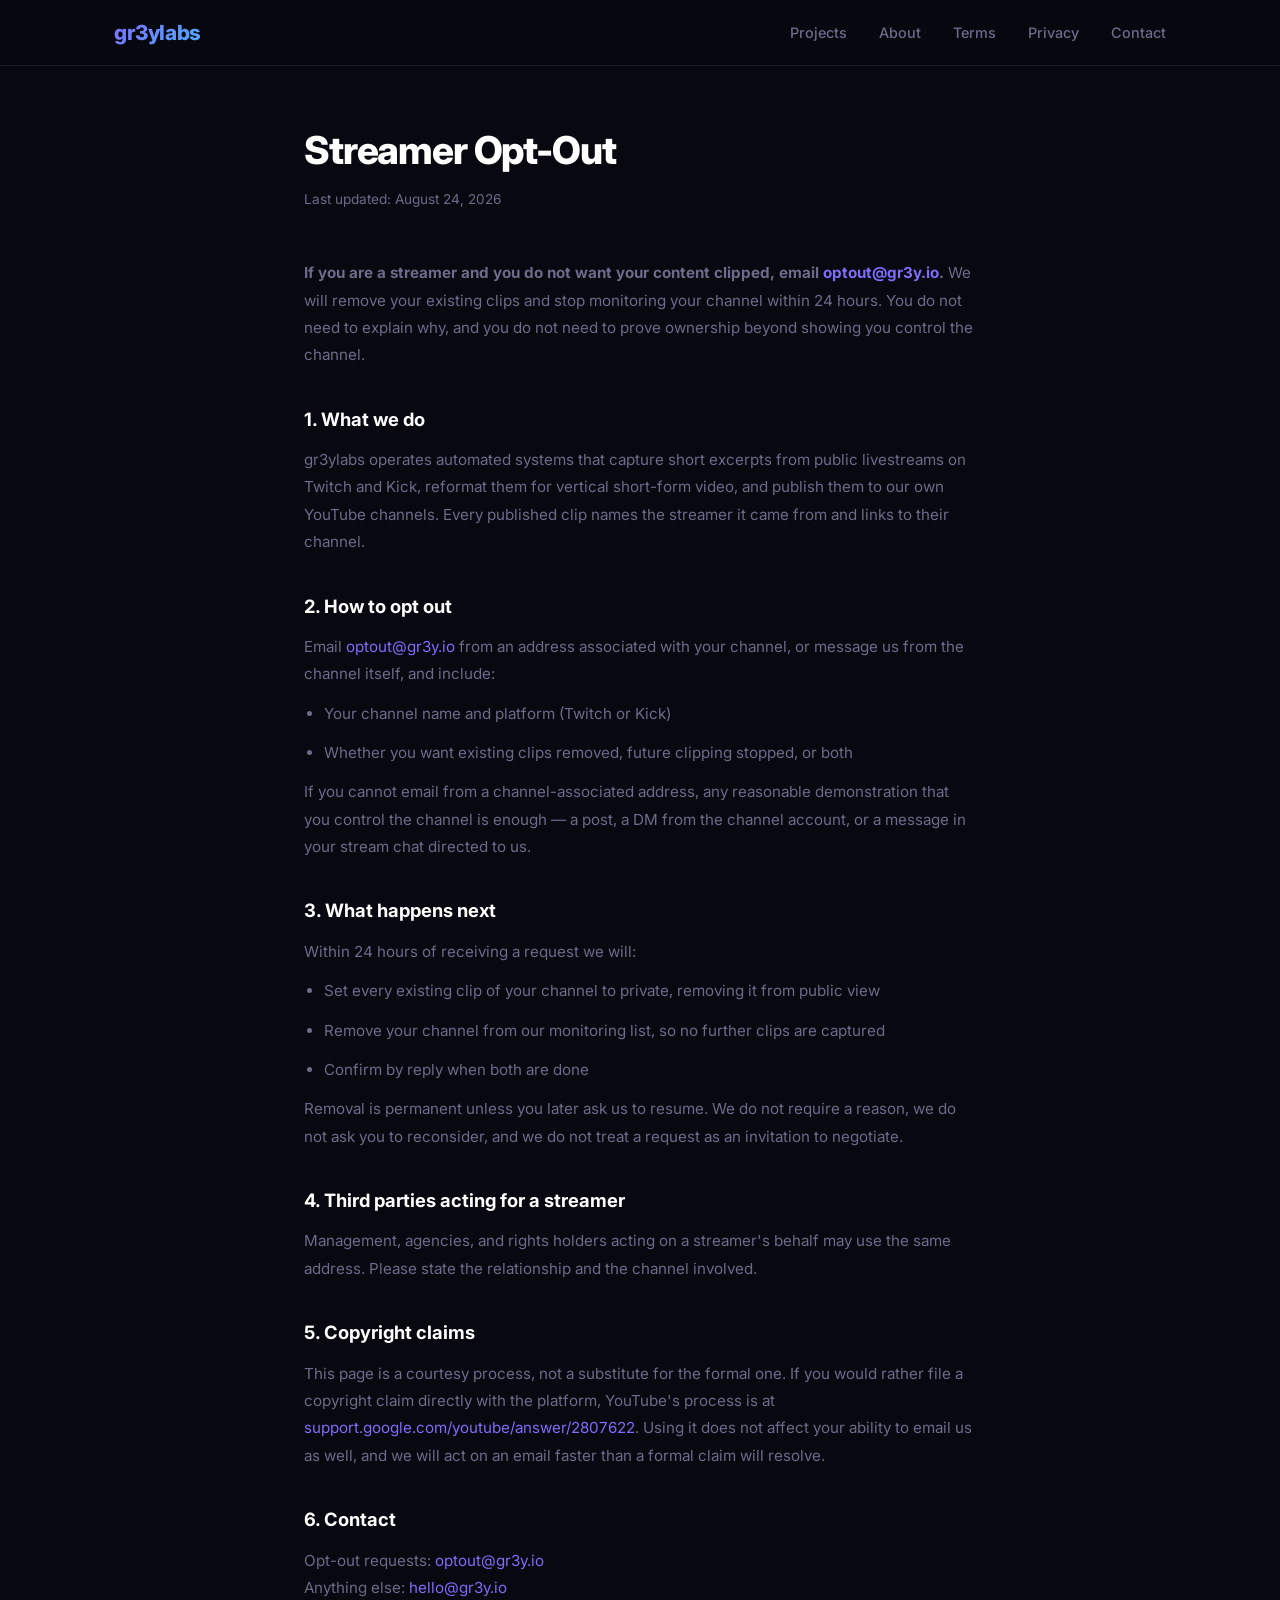
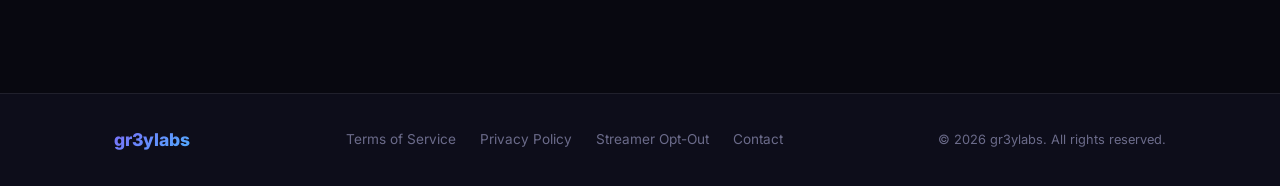
==== optout.html @ fcdca63f "add a streamer opt-out policy, linked from every page The clip pipeline credits streamers by name an" ====
<!DOCTYPE html>
<html lang="en">
<head>
  <meta charset="UTF-8">
  <meta name="viewport" content="width=device-width, initial-scale=1.0">
  <title>Streamer Opt-Out — gr3ylabs</title>
  <meta name="description" content="Streamers: request removal of your clips from gr3ylabs channels. We remove within 24 hours and stop monitoring the channel.">
  <link rel="stylesheet" href="styles.css">
  <link href="https://fonts.googleapis.com/css2?family=Inter:wght@300;400;500;600;700;800;900&display=swap" rel="stylesheet">
</head>
<body>
  <nav class="nav">
    <div class="nav-inner">
      <a href="/" class="logo">gr3ylabs</a>
      <div class="nav-links">
        <a href="/#projects">Projects</a>
        <a href="/#about">About</a>
        <a href="terms.html">Terms</a>
        <a href="privacy.html">Privacy</a>
        <a href="/#contact">Contact</a>
      </div>
    </div>
  </nav>

  <div class="legal-page">
    <h1>Streamer Opt-Out</h1>
    <span class="legal-date">Last updated: August 24, 2026</span>

    <p><strong>If you are a streamer and you do not want your content clipped, email <a href="mailto:optout@gr3y.io">optout@gr3y.io</a>.</strong> We will remove your existing clips and stop monitoring your channel within 24 hours. You do not need to explain why, and you do not need to prove ownership beyond showing you control the channel.</p>

    <h2>1. What we do</h2>
    <p>gr3ylabs operates automated systems that capture short excerpts from public livestreams on Twitch and Kick, reformat them for vertical short-form video, and publish them to our own YouTube channels. Every published clip names the streamer it came from and links to their channel.</p>

    <h2>2. How to opt out</h2>
    <p>Email <a href="mailto:optout@gr3y.io">optout@gr3y.io</a> from an address associated with your channel, or message us from the channel itself, and include:</p>
    <ul>
      <li>Your channel name and platform (Twitch or Kick)</li>
      <li>Whether you want existing clips removed, future clipping stopped, or both</li>
    </ul>
    <p>If you cannot email from a channel-associated address, any reasonable demonstration that you control the channel is enough — a post, a DM from the channel account, or a message in your stream chat directed to us.</p>

    <h2>3. What happens next</h2>
    <p>Within 24 hours of receiving a request we will:</p>
    <ul>
      <li>Set every existing clip of your channel to private, removing it from public view</li>
      <li>Remove your channel from our monitoring list, so no further clips are captured</li>
      <li>Confirm by reply when both are done</li>
    </ul>
    <p>Removal is permanent unless you later ask us to resume. We do not require a reason, we do not ask you to reconsider, and we do not treat a request as an invitation to negotiate.</p>

    <h2>4. Third parties acting for a streamer</h2>
    <p>Management, agencies, and rights holders acting on a streamer's behalf may use the same address. Please state the relationship and the channel involved.</p>

    <h2>5. Copyright claims</h2>
    <p>This page is a courtesy process, not a substitute for the formal one. If you would rather file a copyright claim directly with the platform, YouTube's process is at <a href="https://support.google.com/youtube/answer/2807622" rel="noopener" target="_blank">support.google.com/youtube/answer/2807622</a>. Using it does not affect your ability to email us as well, and we will act on an email faster than a formal claim will resolve.</p>

    <h2>6. Contact</h2>
    <p>Opt-out requests: <a href="mailto:optout@gr3y.io">optout@gr3y.io</a><br>
    Anything else: <a href="mailto:hello@gr3y.io">hello@gr3y.io</a></p>
  </div>

  <footer class="footer">
    <div class="container footer-inner">
      <div class="footer-logo">gr3ylabs</div>
      <div class="footer-links">
        <a href="terms.html">Terms of Service</a>
        <a href="privacy.html">Privacy Policy</a>
        <a href="optout.html">Streamer Opt-Out</a>
        <a href="mailto:hello@gr3y.io">Contact</a>
      </div>
      <div class="footer-copy">© 2026 gr3ylabs. All rights reserved.</div>
    </div>
  </footer>
</body>
</html>
---- styles.css ----
/* ===== BASE ===== */
*, *::before, *::after { box-sizing: border-box; margin: 0; padding: 0; }

:root {
  --bg: #080810;
  --bg2: #0d0d1a;
  --bg3: #12121f;
  --border: rgba(255,255,255,0.08);
  --text: #e8e8f0;
  --muted: #6b6b8a;
  --accent: #7c6dfa;
  --accent2: #4facfe;
  --green: #00d4a0;
  --yellow: #ffd166;
  --red: #ff6b6b;
  --font: 'Inter', -apple-system, sans-serif;
}

html { scroll-behavior: smooth; }
body {
  background: var(--bg);
  color: var(--text);
  font-family: var(--font);
  font-size: 16px;
  line-height: 1.6;
  overflow-x: hidden;
}

a { text-decoration: none; color: inherit; }
.container { max-width: 1100px; margin: 0 auto; padding: 0 24px; }

/* ===== BUTTONS ===== */
.btn-primary {
  display: inline-flex;
  align-items: center;
  gap: 8px;
  background: linear-gradient(135deg, var(--accent), var(--accent2));
  color: #fff;
  padding: 12px 28px;
  border-radius: 8px;
  font-weight: 600;
  font-size: 0.95rem;
  letter-spacing: 0.01em;
  transition: opacity 0.2s, transform 0.2s;
}
.btn-primary:hover { opacity: 0.85; transform: translateY(-1px); }
.btn-primary.btn-large { padding: 16px 40px; font-size: 1.05rem; }

.btn-ghost {
  display: inline-flex;
  align-items: center;
  color: var(--muted);
  font-weight: 500;
  font-size: 0.95rem;
  transition: color 0.2s;
}
.btn-ghost:hover { color: var(--text); }

/* ===== NAV ===== */
.nav {
  position: fixed;
  top: 0; left: 0; right: 0;
  z-index: 100;
  padding: 16px 0;
  background: rgba(8,8,16,0.8);
  backdrop-filter: blur(20px);
  border-bottom: 1px solid var(--border);
}
.nav-inner {
  max-width: 1100px;
  margin: 0 auto;
  padding: 0 24px;
  display: flex;
  align-items: center;
  justify-content: space-between;
}
.logo {
  font-size: 1.3rem;
  font-weight: 800;
  background: linear-gradient(135deg, var(--accent), var(--accent2));
  -webkit-background-clip: text;
  -webkit-text-fill-color: transparent;
  background-clip: text;
  letter-spacing: -0.02em;
}
.nav-links { display: flex; gap: 32px; align-items: center; }
.nav-links a {
  color: var(--muted);
  font-size: 0.9rem;
  font-weight: 500;
  transition: color 0.2s;
}
.nav-links a:hover { color: var(--text); }

/* ===== HERO ===== */
.hero {
  min-height: 100vh;
  display: flex;
  align-items: center;
  justify-content: center;
  position: relative;
  padding: 120px 24px 80px;
  text-align: center;
  overflow: hidden;
}
.hero-bg {
  position: absolute;
  inset: 0;
  overflow: hidden;
}
.grid-overlay {
  position: absolute;
  inset: 0;
  background-image:
    linear-gradient(rgba(124,109,250,0.06) 1px, transparent 1px),
    linear-gradient(90deg, rgba(124,109,250,0.06) 1px, transparent 1px);
  background-size: 60px 60px;
  mask-image: radial-gradient(ellipse 80% 80% at 50% 50%, black 0%, transparent 100%);
}
.glow {
  position: absolute;
  border-radius: 50%;
  filter: blur(80px);
  opacity: 0.15;
}
.glow-1 {
  width: 600px; height: 600px;
  background: var(--accent);
  top: -200px; left: -200px;
}
.glow-2 {
  width: 500px; height: 500px;
  background: var(--accent2);
  bottom: -200px; right: -100px;
}
.hero-content { position: relative; z-index: 1; max-width: 760px; margin: 0 auto; }
.badge {
  display: inline-flex;
  align-items: center;
  gap: 6px;
  background: rgba(124,109,250,0.15);
  border: 1px solid rgba(124,109,250,0.3);
  color: #b8b0ff;
  padding: 6px 14px;
  border-radius: 100px;
  font-size: 0.8rem;
  font-weight: 600;
  letter-spacing: 0.08em;
  text-transform: uppercase;
  margin-bottom: 28px;
}
.hero h1 {
  font-size: clamp(2.8rem, 6vw, 5rem);
  font-weight: 900;
  line-height: 1.05;
  letter-spacing: -0.04em;
  color: #fff;
  margin-bottom: 24px;
}
.gradient-text {
  background: linear-gradient(135deg, var(--accent) 0%, var(--accent2) 100%);
  -webkit-background-clip: text;
  -webkit-text-fill-color: transparent;
  background-clip: text;
}
.hero-sub {
  font-size: 1.15rem;
  color: var(--muted);
  max-width: 560px;
  margin: 0 auto 40px;
  line-height: 1.7;
}
.hero-cta { display: flex; gap: 20px; align-items: center; justify-content: center; flex-wrap: wrap; }

.scroll-indicator {
  position: absolute;
  bottom: 40px;
  left: 50%;
  transform: translateX(-50%);
}
.scroll-indicator span {
  display: block;
  width: 2px;
  height: 40px;
  background: linear-gradient(to bottom, var(--accent), transparent);
  margin: 0 auto;
  animation: scrollPulse 2s ease-in-out infinite;
}
@keyframes scrollPulse {
  0%, 100% { opacity: 1; transform: scaleY(1); }
  50% { opacity: 0.4; transform: scaleY(0.7); }
}

/* ===== STATS ===== */
.stats {
  border-top: 1px solid var(--border);
  border-bottom: 1px solid var(--border);
  padding: 48px 24px;
  background: var(--bg2);
}
.stats .container {
  display: grid;
  grid-template-columns: repeat(4, 1fr);
  gap: 24px;
}
.stat { text-align: center; }
.stat-num {
  font-size: 2.4rem;
  font-weight: 800;
  background: linear-gradient(135deg, var(--accent), var(--accent2));
  -webkit-background-clip: text;
  -webkit-text-fill-color: transparent;
  background-clip: text;
  letter-spacing: -0.03em;
  line-height: 1;
  margin-bottom: 8px;
}
.stat-label {
  font-size: 0.8rem;
  color: var(--muted);
  font-weight: 500;
  letter-spacing: 0.05em;
  text-transform: uppercase;
}

/* ===== SECTION LABEL ===== */
.section-label {
  font-size: 0.72rem;
  font-weight: 700;
  letter-spacing: 0.15em;
  color: var(--accent);
  text-transform: uppercase;
  margin-bottom: 12px;
}

/* ===== PROJECTS ===== */
.projects { padding: 100px 24px; }
.projects h2, .about h2, .contact h2 {
  font-size: clamp(2rem, 3.5vw, 3rem);
  font-weight: 800;
  letter-spacing: -0.03em;
  color: #fff;
  margin-bottom: 48px;
  line-height: 1.1;
}
.project-grid {
  display: grid;
  grid-template-columns: repeat(2, 1fr);
  gap: 20px;
}
.project-card {
  background: var(--bg2);
  border: 1px solid var(--border);
  border-radius: 16px;
  padding: 32px;
  position: relative;
  transition: border-color 0.3s, transform 0.3s;
}
.project-card:hover {
  border-color: rgba(124,109,250,0.3);
  transform: translateY(-3px);
}
.project-card.featured {
  background: linear-gradient(135deg, rgba(124,109,250,0.06) 0%, rgba(79,172,254,0.04) 100%);
  border-color: rgba(124,109,250,0.2);
}
.card-tag {
  display: inline-flex;
  font-size: 0.65rem;
  font-weight: 700;
  letter-spacing: 0.12em;
  padding: 4px 10px;
  border-radius: 100px;
  margin-bottom: 20px;
}
.project-card.featured .card-tag {
  background: rgba(0,212,160,0.15);
  color: var(--green);
  border: 1px solid rgba(0,212,160,0.25);
}
.project-card:not(.featured) .card-tag {
  background: rgba(107,107,138,0.15);
  color: var(--muted);
  border: 1px solid rgba(107,107,138,0.2);
}
.card-icon {
  font-size: 2.2rem;
  margin-bottom: 16px;
  display: block;
}
.project-card h3 {
  font-size: 1.4rem;
  font-weight: 700;
  color: #fff;
  margin-bottom: 12px;
  letter-spacing: -0.02em;
}
.project-card p {
  font-size: 0.9rem;
  color: var(--muted);
  line-height: 1.7;
  margin-bottom: 20px;
}
.card-tags { display: flex; gap: 8px; flex-wrap: wrap; }
.card-tags span {
  font-size: 0.72rem;
  font-weight: 600;
  color: var(--accent);
  background: rgba(124,109,250,0.12);
  border: 1px solid rgba(124,109,250,0.2);
  padding: 3px 10px;
  border-radius: 100px;
}

/* ===== ABOUT ===== */
.about {
  padding: 100px 24px;
  background: var(--bg2);
  border-top: 1px solid var(--border);
  border-bottom: 1px solid var(--border);
}
.about-grid {
  display: grid;
  grid-template-columns: 1fr 1fr;
  gap: 80px;
  align-items: center;
}
.about-text p {
  color: var(--muted);
  margin-bottom: 16px;
  font-size: 1rem;
  line-height: 1.8;
}
.about-text .btn-primary { margin-top: 12px; }

/* ===== TERMINAL ===== */
.terminal {
  background: #0a0a14;
  border: 1px solid rgba(124,109,250,0.2);
  border-radius: 12px;
  overflow: hidden;
  font-family: 'SF Mono', 'Fira Code', monospace;
  font-size: 0.82rem;
}
.terminal-bar {
  background: #111120;
  padding: 12px 16px;
  display: flex;
  align-items: center;
  gap: 8px;
  border-bottom: 1px solid rgba(255,255,255,0.05);
}
.dot {
  width: 12px; height: 12px;
  border-radius: 50%;
}
.dot.red { background: #ff5f57; }
.dot.yellow { background: #ffbd2e; }
.dot.green { background: #28c840; }
.terminal-title {
  margin-left: 8px;
  color: var(--muted);
  font-size: 0.75rem;
}
.terminal-body { padding: 20px; line-height: 1.9; }
.t-line { display: block; }
.t-dim { color: var(--muted); }
.t-cmd { color: #c8c8e8; }
.t-green { color: var(--green); }
.t-yellow { color: var(--yellow); }
.blink { animation: blink 1.2s step-end infinite; }
@keyframes blink { 50% { opacity: 0; } }

/* ===== CONTACT ===== */
.contact {
  padding: 120px 24px;
  text-align: center;
}
.contact p {
  color: var(--muted);
  font-size: 1.1rem;
  margin-bottom: 36px;
}

/* ===== FOOTER ===== */
.footer {
  border-top: 1px solid var(--border);
  padding: 32px 24px;
  background: var(--bg2);
}
.footer-inner {
  display: flex;
  align-items: center;
  justify-content: space-between;
  flex-wrap: wrap;
  gap: 16px;
}
.footer-logo {
  font-weight: 800;
  font-size: 1.1rem;
  background: linear-gradient(135deg, var(--accent), var(--accent2));
  -webkit-background-clip: text;
  -webkit-text-fill-color: transparent;
  background-clip: text;
}
.footer-links { display: flex; gap: 24px; }
.footer-links a {
  color: var(--muted);
  font-size: 0.85rem;
  transition: color 0.2s;
}
.footer-links a:hover { color: var(--text); }
.footer-copy { color: var(--muted); font-size: 0.8rem; }

/* ===== LEGAL PAGES ===== */
.legal-page { padding: 120px 24px 80px; max-width: 720px; margin: 0 auto; }
.legal-page h1 {
  font-size: 2.4rem;
  font-weight: 800;
  letter-spacing: -0.03em;
  color: #fff;
  margin-bottom: 8px;
}
.legal-page .legal-date {
  color: var(--muted);
  font-size: 0.85rem;
  margin-bottom: 48px;
  display: block;
}
.legal-page h2 {
  font-size: 1.15rem;
  font-weight: 700;
  color: #fff;
  margin: 36px 0 12px;
}
/* Subheadings inside a numbered section — smaller and tighter to the section
   above them, so they read as part of it rather than as a new section. */
.legal-page h3 {
  font-size: 1rem;
  font-weight: 600;
  color: #fff;
  margin: 24px 0 8px;
}
.legal-page p, .legal-page li {
  color: var(--muted);
  font-size: 0.95rem;
  line-height: 1.8;
  margin-bottom: 12px;
}
.legal-page ul { padding-left: 20px; }
.legal-page a { color: var(--accent); }

/* ===== RESPONSIVE ===== */
@media (max-width: 768px) {
  .nav-links { display: none; }
  .stats .container { grid-template-columns: repeat(2, 1fr); }
  .project-grid { grid-template-columns: 1fr; }
  .about-grid { grid-template-columns: 1fr; gap: 48px; }
  .footer-inner { flex-direction: column; text-align: center; }
  .footer-links { justify-content: center; }
}
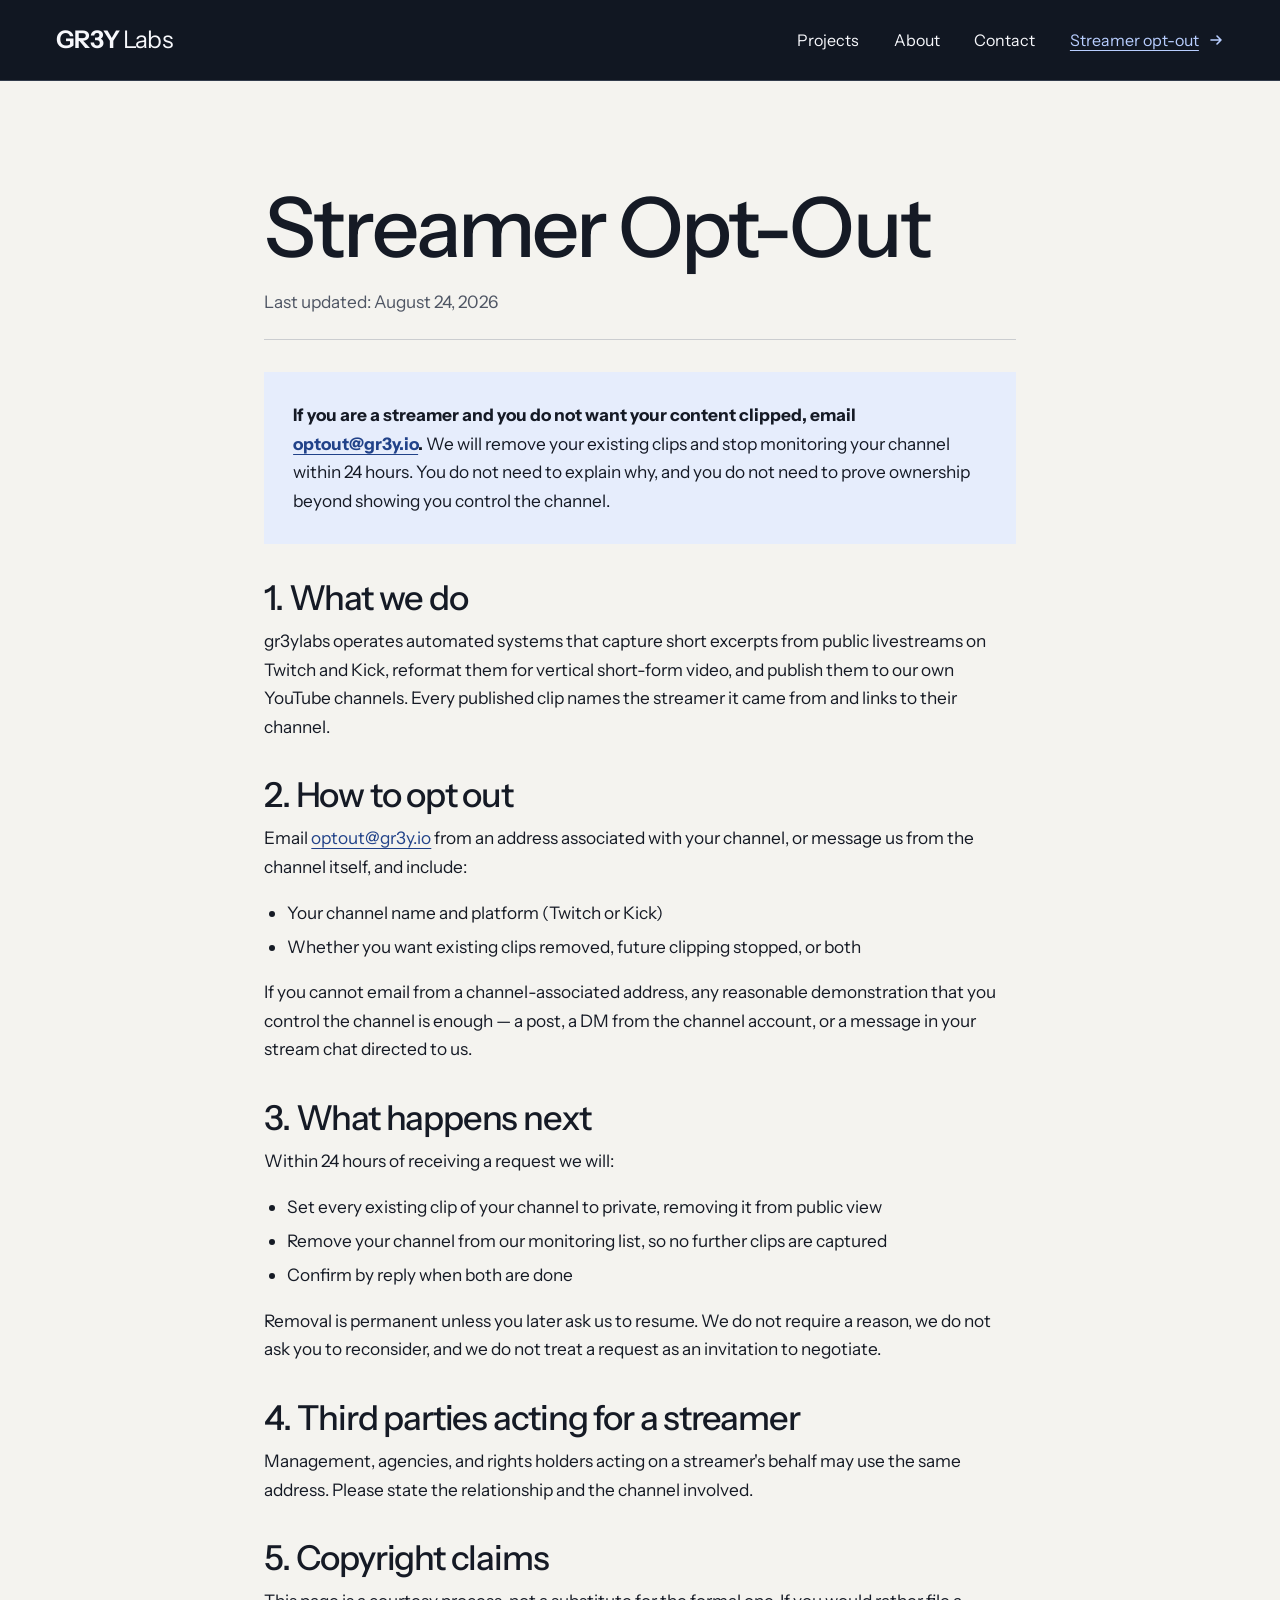
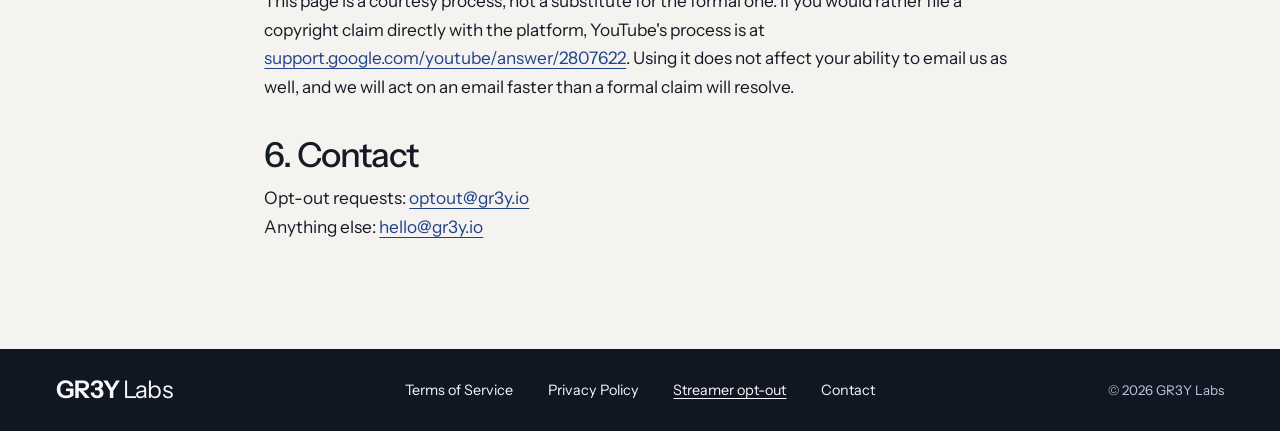
==== commit 42156a88: "Publish labs-gr3y from central websites e8df9ccf8465" ====
--- a/optout.html
+++ b/optout.html
@@ -1,28 +1,27 @@
-<!DOCTYPE html>
+<!doctype html>
 <html lang="en">
 <head>
-  <meta charset="UTF-8">
-  <meta name="viewport" content="width=device-width, initial-scale=1.0">
-  <title>Streamer Opt-Out — gr3ylabs</title>
+  <meta charset="utf-8">
+  <meta name="viewport" content="width=device-width, initial-scale=1">
+  <title>Streamer Opt-Out | GR3Y Labs</title>
   <meta name="description" content="Streamers: request removal of your clips from gr3ylabs channels. We remove within 24 hours and stop monitoring the channel.">
+  <link rel="icon" href="assets/favicon.png">
   <link rel="stylesheet" href="styles.css">
-  <link href="https://fonts.googleapis.com/css2?family=Inter:wght@300;400;500;600;700;800;900&display=swap" rel="stylesheet">
 </head>
 <body>
-  <nav class="nav">
-    <div class="nav-inner">
-      <a href="/" class="logo">gr3ylabs</a>
-      <div class="nav-links">
-        <a href="/#projects">Projects</a>
-        <a href="/#about">About</a>
-        <a href="terms.html">Terms</a>
-        <a href="privacy.html">Privacy</a>
-        <a href="/#contact">Contact</a>
-      </div>
+  <a class="skip" href="#main">Skip to content</a>
+  <header class="site-header">
+    <div class="wrap header-inner">
+      <a class="wordmark" href="./" aria-label="GR3Y Labs home"><strong>GR3Y</strong> Labs</a>
+      <nav class="main-nav" aria-label="Primary">
+        <a href="./#projects">Projects</a>
+        <a href="./#about">About</a>
+        <a href="./#contact">Contact</a>
+        <a class="optout-link" href="optout.html" aria-current="page">Streamer opt-out <svg class="arrow" viewBox="0 0 16 16" aria-hidden="true"><path d="M3 8h10m-4-4 4 4-4 4"/></svg></a>
+      </nav>
     </div>
-  </nav>
-
-  <div class="legal-page">
+  </header>
+  <main id="main" class="legal-page optout" tabindex="-1">
     <h1>Streamer Opt-Out</h1>
     <span class="legal-date">Last updated: August 24, 2026</span>
 
@@ -57,18 +56,17 @@
     <h2>6. Contact</h2>
     <p>Opt-out requests: <a href="mailto:optout@gr3y.io">optout@gr3y.io</a><br>
     Anything else: <a href="mailto:hello@gr3y.io">hello@gr3y.io</a></p>
-  </div>
-
-  <footer class="footer">
-    <div class="container footer-inner">
-      <div class="footer-logo">gr3ylabs</div>
-      <div class="footer-links">
+  </main>
+  <footer class="site-footer">
+    <div class="wrap footer-inner">
+      <a class="wordmark" href="./" aria-label="GR3Y Labs home"><strong>GR3Y</strong> Labs</a>
+      <nav aria-label="Footer">
         <a href="terms.html">Terms of Service</a>
         <a href="privacy.html">Privacy Policy</a>
-        <a href="optout.html">Streamer Opt-Out</a>
+        <a href="optout.html" aria-current="page">Streamer opt-out</a>
         <a href="mailto:hello@gr3y.io">Contact</a>
-      </div>
-      <div class="footer-copy">© 2026 gr3ylabs. All rights reserved.</div>
+      </nav>
+      <small>© 2026 GR3Y Labs</small>
     </div>
   </footer>
 </body>
--- a/styles.css
+++ b/styles.css
@@ -1,461 +1,229 @@
-/* ===== BASE ===== */
-*, *::before, *::after { box-sizing: border-box; margin: 0; padding: 0; }
+@font-face {
+  font-family: "Instrument Sans";
+  src: url("assets/instrument-sans.ttf") format("truetype");
+  font-weight: 400 700;
+  font-display: swap;
+}
 
 :root {
-  --bg: #080810;
-  --bg2: #0d0d1a;
-  --bg3: #12121f;
-  --border: rgba(255,255,255,0.08);
-  --text: #e8e8f0;
-  --muted: #6b6b8a;
-  --accent: #7c6dfa;
-  --accent2: #4facfe;
-  --green: #00d4a0;
-  --yellow: #ffd166;
-  --red: #ff6b6b;
-  --font: 'Inter', -apple-system, sans-serif;
-}
-
-html { scroll-behavior: smooth; }
+  color-scheme: light;
+  --paper: #f4f3ef;
+  --ink: #151a25;
+  --muted: #4f5664;
+  --rule: #cbcdd0;
+  --night: #111722;
+  --night-text: #f7f8fc;
+  --night-muted: #bdc8da;
+  --blue: #b8ceff;
+  --blue-ink: #214289;
+  --pad: clamp(1rem, 4.4vw, 4.25rem);
+  --space: clamp(4rem, 8.4vw, 7.5rem);
+}
+
+*, *::before, *::after { box-sizing: border-box; }
 body {
-  background: var(--bg);
-  color: var(--text);
-  font-family: var(--font);
-  font-size: 16px;
-  line-height: 1.6;
-  overflow-x: hidden;
-}
-
-a { text-decoration: none; color: inherit; }
-.container { max-width: 1100px; margin: 0 auto; padding: 0 24px; }
-
-/* ===== BUTTONS ===== */
-.btn-primary {
+  margin: 0;
+  background: var(--paper);
+  color: var(--ink);
+  font: 400 1rem/1.55 "Instrument Sans", Arial, sans-serif;
+}
+::selection { background: var(--blue); color: var(--night); }
+a { color: inherit; text-underline-offset: .24em; }
+a:hover { text-decoration-thickness: 2px; }
+:focus-visible { outline: 2px solid currentColor; outline-offset: 4px; }
+main:focus-visible { outline-offset: -2px; }
+img { display: block; max-width: 100%; }
+h1, h2, h3, p, figure { margin: 0; }
+h1, h2, h3 { font-weight: 500; line-height: 1.07; letter-spacing: -.035em; }
+h2 { font-size: clamp(2.5rem, 5.1vw, 4.6rem); }
+p { overflow-wrap: break-word; }
+section[id] { scroll-margin-top: 1.25rem; }
+.wrap { width: min(100%, 90rem); margin-inline: auto; padding-inline: var(--pad); }
+.skip {
+  position: absolute;
+  z-index: 2;
+  inset: .5rem auto auto .5rem;
+  transform: translateY(-150%);
+  padding: .75rem 1rem;
+  background: var(--blue);
+  color: var(--night);
+}
+.skip:focus { transform: none; }
+
+.site-header, .hero, .site-footer { background: var(--night); color: var(--night-text); }
+.site-header { border-bottom: 1px solid #323b4b; }
+.header-inner, .footer-inner {
+  display: flex;
+  align-items: center;
+  justify-content: space-between;
+  gap: 1rem 2rem;
+  min-height: 5rem;
+}
+.wordmark { flex-shrink: 0; font-size: 1.52rem; letter-spacing: -.035em; text-decoration: none; }
+.wordmark strong { font-weight: 650; }
+.main-nav, .site-footer nav { display: flex; align-items: center; flex-wrap: wrap; gap: .15rem clamp(1rem, 2.7vw, 2.6rem); }
+.main-nav a, .site-footer nav a { display: inline-flex; align-items: center; min-height: 44px; text-decoration: none; }
+.main-nav a:hover, .site-footer nav a:hover,
+.main-nav a[aria-current="page"], .site-footer nav a[aria-current="page"] { text-decoration: underline; }
+.main-nav .optout-link { gap: .55rem; color: var(--blue); }
+.arrow { flex: none; width: 1em; height: 1em; fill: none; stroke: currentColor; stroke-width: 1.6; stroke-linecap: round; stroke-linejoin: round; }
+
+.hero-layout {
+  display: grid;
+  grid-template-columns: minmax(0, .94fr) minmax(0, 1.06fr);
+  align-items: center;
+  gap: clamp(1.5rem, 4.2vw, 4.5rem);
+  padding-block: clamp(2rem, 5vw, 4.5rem);
+}
+.hero-copy { padding-bottom: 1.3rem; }
+.hero h1 { font-size: clamp(3.5rem, 5.35vw, 5.35rem); line-height: 1.06; }
+.hero p {
+  max-width: 32rem;
+  margin-block: 1.5rem 2rem;
+  color: var(--night-muted);
+  font-size: clamp(1.15rem, 1.8vw, 1.4rem);
+}
+.button {
   display: inline-flex;
   align-items: center;
-  gap: 8px;
-  background: linear-gradient(135deg, var(--accent), var(--accent2));
-  color: #fff;
-  padding: 12px 28px;
-  border-radius: 8px;
+  justify-content: space-between;
+  gap: 1.35rem;
+  min-height: 3.2rem;
+  padding: .65rem 1.1rem;
+  border-radius: 3px;
   font-weight: 600;
-  font-size: 0.95rem;
-  letter-spacing: 0.01em;
-  transition: opacity 0.2s, transform 0.2s;
-}
-.btn-primary:hover { opacity: 0.85; transform: translateY(-1px); }
-.btn-primary.btn-large { padding: 16px 40px; font-size: 1.05rem; }
-
-.btn-ghost {
+  text-decoration: none;
+}
+.button-blue { background: var(--blue); color: var(--night); }
+.button-blue:hover { background: #d6e4ff; }
+.button:focus-visible { outline-color: var(--night-text); }
+.hero-scene { min-width: 0; }
+.hero-scene img {
+  width: 100%;
+  height: auto;
+  aspect-ratio: 1.31;
+  object-fit: cover;
+  object-position: center 53%;
+  background: #1c293a;
+}
+.hero-scene figcaption { margin-top: .6rem; color: var(--night-muted); font-size: .82rem; }
+
+.projects { padding-block: var(--space); }
+.section-heading { display: flex; justify-content: space-between; align-items: end; flex-wrap: wrap; gap: 1rem 2rem; margin-bottom: 2.4rem; }
+.section-heading p { max-width: 23rem; color: var(--muted); font-size: 1.12rem; }
+.featured {
+  display: grid;
+  grid-template-columns: minmax(0, .87fr) minmax(0, 1.13fr);
+  gap: clamp(1.5rem, 5vw, 5rem);
+  align-items: center;
+  padding: clamp(1.2rem, 4.2vw, 3.7rem);
+  background: #e6edfc;
+  border-radius: 3px;
+}
+.featured h3 { font-size: clamp(2.5rem, 5.4vw, 5rem); }
+.featured-copy p:not(.status) { max-width: 36rem; margin-top: 1rem; font-size: 1.08rem; }
+.status {
+  color: var(--blue-ink);
+  font-size: .82rem;
+  font-weight: 650;
+  line-height: 1.4;
+  letter-spacing: .055em;
+  text-transform: uppercase;
+}
+.status-live { display: flex; gap: .5rem; align-items: center; margin-bottom: .55rem; }
+.status-live::before { content: ""; width: .48rem; height: .48rem; border-radius: 50%; background: currentColor; }
+.text-link {
   display: inline-flex;
   align-items: center;
-  color: var(--muted);
-  font-weight: 500;
-  font-size: 0.95rem;
-  transition: color 0.2s;
-}
-.btn-ghost:hover { color: var(--text); }
-
-/* ===== NAV ===== */
-.nav {
-  position: fixed;
-  top: 0; left: 0; right: 0;
-  z-index: 100;
-  padding: 16px 0;
-  background: rgba(8,8,16,0.8);
-  backdrop-filter: blur(20px);
-  border-bottom: 1px solid var(--border);
-}
-.nav-inner {
-  max-width: 1100px;
-  margin: 0 auto;
-  padding: 0 24px;
-  display: flex;
-  align-items: center;
-  justify-content: space-between;
-}
-.logo {
-  font-size: 1.3rem;
-  font-weight: 800;
-  background: linear-gradient(135deg, var(--accent), var(--accent2));
-  -webkit-background-clip: text;
-  -webkit-text-fill-color: transparent;
-  background-clip: text;
-  letter-spacing: -0.02em;
-}
-.nav-links { display: flex; gap: 32px; align-items: center; }
-.nav-links a {
-  color: var(--muted);
-  font-size: 0.9rem;
-  font-weight: 500;
-  transition: color 0.2s;
-}
-.nav-links a:hover { color: var(--text); }
-
-/* ===== HERO ===== */
-.hero {
-  min-height: 100vh;
-  display: flex;
-  align-items: center;
-  justify-content: center;
-  position: relative;
-  padding: 120px 24px 80px;
-  text-align: center;
-  overflow: hidden;
-}
-.hero-bg {
-  position: absolute;
-  inset: 0;
-  overflow: hidden;
-}
-.grid-overlay {
-  position: absolute;
-  inset: 0;
-  background-image:
-    linear-gradient(rgba(124,109,250,0.06) 1px, transparent 1px),
-    linear-gradient(90deg, rgba(124,109,250,0.06) 1px, transparent 1px);
-  background-size: 60px 60px;
-  mask-image: radial-gradient(ellipse 80% 80% at 50% 50%, black 0%, transparent 100%);
-}
-.glow {
-  position: absolute;
-  border-radius: 50%;
-  filter: blur(80px);
-  opacity: 0.15;
-}
-.glow-1 {
-  width: 600px; height: 600px;
-  background: var(--accent);
-  top: -200px; left: -200px;
-}
-.glow-2 {
-  width: 500px; height: 500px;
-  background: var(--accent2);
-  bottom: -200px; right: -100px;
-}
-.hero-content { position: relative; z-index: 1; max-width: 760px; margin: 0 auto; }
-.badge {
-  display: inline-flex;
-  align-items: center;
-  gap: 6px;
-  background: rgba(124,109,250,0.15);
-  border: 1px solid rgba(124,109,250,0.3);
-  color: #b8b0ff;
-  padding: 6px 14px;
-  border-radius: 100px;
-  font-size: 0.8rem;
+  gap: .45rem;
+  min-height: 44px;
+  color: var(--blue-ink);
   font-weight: 600;
-  letter-spacing: 0.08em;
-  text-transform: uppercase;
-  margin-bottom: 28px;
-}
-.hero h1 {
-  font-size: clamp(2.8rem, 6vw, 5rem);
-  font-weight: 900;
-  line-height: 1.05;
-  letter-spacing: -0.04em;
-  color: #fff;
-  margin-bottom: 24px;
-}
-.gradient-text {
-  background: linear-gradient(135deg, var(--accent) 0%, var(--accent2) 100%);
-  -webkit-background-clip: text;
-  -webkit-text-fill-color: transparent;
-  background-clip: text;
-}
-.hero-sub {
-  font-size: 1.15rem;
-  color: var(--muted);
-  max-width: 560px;
-  margin: 0 auto 40px;
-  line-height: 1.7;
-}
-.hero-cta { display: flex; gap: 20px; align-items: center; justify-content: center; flex-wrap: wrap; }
-
-.scroll-indicator {
-  position: absolute;
-  bottom: 40px;
-  left: 50%;
-  transform: translateX(-50%);
-}
-.scroll-indicator span {
-  display: block;
-  width: 2px;
-  height: 40px;
-  background: linear-gradient(to bottom, var(--accent), transparent);
-  margin: 0 auto;
-  animation: scrollPulse 2s ease-in-out infinite;
-}
-@keyframes scrollPulse {
-  0%, 100% { opacity: 1; transform: scaleY(1); }
-  50% { opacity: 0.4; transform: scaleY(0.7); }
-}
-
-/* ===== STATS ===== */
-.stats {
-  border-top: 1px solid var(--border);
-  border-bottom: 1px solid var(--border);
-  padding: 48px 24px;
-  background: var(--bg2);
-}
-.stats .container {
-  display: grid;
-  grid-template-columns: repeat(4, 1fr);
-  gap: 24px;
-}
-.stat { text-align: center; }
-.stat-num {
-  font-size: 2.4rem;
-  font-weight: 800;
-  background: linear-gradient(135deg, var(--accent), var(--accent2));
-  -webkit-background-clip: text;
-  -webkit-text-fill-color: transparent;
-  background-clip: text;
-  letter-spacing: -0.03em;
-  line-height: 1;
-  margin-bottom: 8px;
-}
-.stat-label {
-  font-size: 0.8rem;
-  color: var(--muted);
-  font-weight: 500;
-  letter-spacing: 0.05em;
-  text-transform: uppercase;
-}
-
-/* ===== SECTION LABEL ===== */
-.section-label {
-  font-size: 0.72rem;
-  font-weight: 700;
-  letter-spacing: 0.15em;
-  color: var(--accent);
-  text-transform: uppercase;
-  margin-bottom: 12px;
-}
-
-/* ===== PROJECTS ===== */
-.projects { padding: 100px 24px; }
-.projects h2, .about h2, .contact h2 {
-  font-size: clamp(2rem, 3.5vw, 3rem);
-  font-weight: 800;
-  letter-spacing: -0.03em;
-  color: #fff;
-  margin-bottom: 48px;
-  line-height: 1.1;
-}
-.project-grid {
-  display: grid;
-  grid-template-columns: repeat(2, 1fr);
-  gap: 20px;
-}
-.project-card {
-  background: var(--bg2);
-  border: 1px solid var(--border);
-  border-radius: 16px;
-  padding: 32px;
-  position: relative;
-  transition: border-color 0.3s, transform 0.3s;
-}
-.project-card:hover {
-  border-color: rgba(124,109,250,0.3);
-  transform: translateY(-3px);
-}
-.project-card.featured {
-  background: linear-gradient(135deg, rgba(124,109,250,0.06) 0%, rgba(79,172,254,0.04) 100%);
-  border-color: rgba(124,109,250,0.2);
-}
-.card-tag {
-  display: inline-flex;
-  font-size: 0.65rem;
-  font-weight: 700;
-  letter-spacing: 0.12em;
-  padding: 4px 10px;
-  border-radius: 100px;
-  margin-bottom: 20px;
-}
-.project-card.featured .card-tag {
-  background: rgba(0,212,160,0.15);
-  color: var(--green);
-  border: 1px solid rgba(0,212,160,0.25);
-}
-.project-card:not(.featured) .card-tag {
-  background: rgba(107,107,138,0.15);
-  color: var(--muted);
-  border: 1px solid rgba(107,107,138,0.2);
-}
-.card-icon {
-  font-size: 2.2rem;
-  margin-bottom: 16px;
-  display: block;
-}
-.project-card h3 {
-  font-size: 1.4rem;
-  font-weight: 700;
-  color: #fff;
-  margin-bottom: 12px;
-  letter-spacing: -0.02em;
-}
-.project-card p {
-  font-size: 0.9rem;
-  color: var(--muted);
-  line-height: 1.7;
-  margin-bottom: 20px;
-}
-.card-tags { display: flex; gap: 8px; flex-wrap: wrap; }
-.card-tags span {
-  font-size: 0.72rem;
-  font-weight: 600;
-  color: var(--accent);
-  background: rgba(124,109,250,0.12);
-  border: 1px solid rgba(124,109,250,0.2);
-  padding: 3px 10px;
-  border-radius: 100px;
-}
-
-/* ===== ABOUT ===== */
-.about {
-  padding: 100px 24px;
-  background: var(--bg2);
-  border-top: 1px solid var(--border);
-  border-bottom: 1px solid var(--border);
-}
-.about-grid {
-  display: grid;
-  grid-template-columns: 1fr 1fr;
-  gap: 80px;
-  align-items: center;
-}
-.about-text p {
-  color: var(--muted);
-  margin-bottom: 16px;
-  font-size: 1rem;
-  line-height: 1.8;
-}
-.about-text .btn-primary { margin-top: 12px; }
-
-/* ===== TERMINAL ===== */
-.terminal {
-  background: #0a0a14;
-  border: 1px solid rgba(124,109,250,0.2);
-  border-radius: 12px;
-  overflow: hidden;
-  font-family: 'SF Mono', 'Fira Code', monospace;
-  font-size: 0.82rem;
-}
-.terminal-bar {
-  background: #111120;
-  padding: 12px 16px;
-  display: flex;
-  align-items: center;
-  gap: 8px;
-  border-bottom: 1px solid rgba(255,255,255,0.05);
-}
-.dot {
-  width: 12px; height: 12px;
-  border-radius: 50%;
-}
-.dot.red { background: #ff5f57; }
-.dot.yellow { background: #ffbd2e; }
-.dot.green { background: #28c840; }
-.terminal-title {
-  margin-left: 8px;
-  color: var(--muted);
-  font-size: 0.75rem;
-}
-.terminal-body { padding: 20px; line-height: 1.9; }
-.t-line { display: block; }
-.t-dim { color: var(--muted); }
-.t-cmd { color: #c8c8e8; }
-.t-green { color: var(--green); }
-.t-yellow { color: var(--yellow); }
-.blink { animation: blink 1.2s step-end infinite; }
-@keyframes blink { 50% { opacity: 0; } }
-
-/* ===== CONTACT ===== */
-.contact {
-  padding: 120px 24px;
-  text-align: center;
-}
-.contact p {
-  color: var(--muted);
-  font-size: 1.1rem;
-  margin-bottom: 36px;
-}
-
-/* ===== FOOTER ===== */
-.footer {
-  border-top: 1px solid var(--border);
-  padding: 32px 24px;
-  background: var(--bg2);
-}
-.footer-inner {
-  display: flex;
-  align-items: center;
-  justify-content: space-between;
-  flex-wrap: wrap;
-  gap: 16px;
-}
-.footer-logo {
-  font-weight: 800;
-  font-size: 1.1rem;
-  background: linear-gradient(135deg, var(--accent), var(--accent2));
-  -webkit-background-clip: text;
-  -webkit-text-fill-color: transparent;
-  background-clip: text;
-}
-.footer-links { display: flex; gap: 24px; }
-.footer-links a {
-  color: var(--muted);
-  font-size: 0.85rem;
-  transition: color 0.2s;
-}
-.footer-links a:hover { color: var(--text); }
-.footer-copy { color: var(--muted); font-size: 0.8rem; }
-
-/* ===== LEGAL PAGES ===== */
-.legal-page { padding: 120px 24px 80px; max-width: 720px; margin: 0 auto; }
-.legal-page h1 {
-  font-size: 2.4rem;
-  font-weight: 800;
-  letter-spacing: -0.03em;
-  color: #fff;
-  margin-bottom: 8px;
-}
-.legal-page .legal-date {
-  color: var(--muted);
-  font-size: 0.85rem;
-  margin-bottom: 48px;
-  display: block;
-}
-.legal-page h2 {
-  font-size: 1.15rem;
-  font-weight: 700;
-  color: #fff;
-  margin: 36px 0 12px;
-}
-/* Subheadings inside a numbered section — smaller and tighter to the section
-   above them, so they read as part of it rather than as a new section. */
-.legal-page h3 {
-  font-size: 1rem;
-  font-weight: 600;
-  color: #fff;
-  margin: 24px 0 8px;
-}
-.legal-page p, .legal-page li {
-  color: var(--muted);
-  font-size: 0.95rem;
-  line-height: 1.8;
-  margin-bottom: 12px;
-}
-.legal-page ul { padding-left: 20px; }
-.legal-page a { color: var(--accent); }
-
-/* ===== RESPONSIVE ===== */
-@media (max-width: 768px) {
-  .nav-links { display: none; }
-  .stats .container { grid-template-columns: repeat(2, 1fr); }
-  .project-grid { grid-template-columns: 1fr; }
-  .about-grid { grid-template-columns: 1fr; gap: 48px; }
-  .footer-inner { flex-direction: column; text-align: center; }
-  .footer-links { justify-content: center; }
-}
+}
+.text-link span { flex: none; }
+.featured .text-link { margin-top: .75rem; }
+.workflow { min-width: 0; border-block: 1px solid #a5b6d7; color: #20345f; }
+.workflow figcaption { padding-block: .7rem; font-weight: 600; }
+.signal { display: block; width: 100%; height: auto; background: #d8e4fc; }
+.workflow ol {
+  display: grid;
+  grid-template-columns: repeat(3, minmax(0, 1fr));
+  gap: .7rem;
+  padding: .8rem 0 1rem;
+  margin: 0;
+  list-style: none;
+}
+.workflow li strong { display: block; font-weight: 650; }
+.workflow li .step { display: inline; margin-right: .25em; color: var(--blue-ink); font-size: .78em; font-variant-numeric: tabular-nums; }
+.workflow li span { display: block; font-size: .88rem; }
+
+.project-index { margin-top: 2.6rem; border-top: 1px solid var(--rule); }
+.project-row {
+  display: grid;
+  grid-template-columns: minmax(7.5rem, .55fr) minmax(11rem, 1fr) minmax(0, 1.65fr);
+  align-items: baseline;
+  gap: .4rem 1.65rem;
+  padding-block: 1.65rem;
+  border-bottom: 1px solid var(--rule);
+}
+.project-row h3 { font-size: clamp(1.65rem, 2.9vw, 2.65rem); }
+.project-row p:last-child { max-width: 41rem; color: var(--muted); }
+
+.about { padding-block: var(--space); background: #dce5f4; }
+.about-layout { display: grid; grid-template-columns: 1fr .82fr; align-items: end; gap: 1.5rem 4rem; }
+.about p { max-width: 39rem; font-size: 1.2rem; }
+.about .text-link { margin-top: 1rem; }
+.contact { padding-block: var(--space); }
+.contact-layout { display: grid; grid-template-columns: 1fr 1fr; gap: 1.25rem 2rem; margin-top: 1.7rem; }
+.contact-layout > div { border-top: 1px solid var(--rule); padding-top: 1.15rem; min-width: 0; }
+.contact h3 { font-size: 1.25rem; }
+.contact .text-link { margin-top: .2rem; }
+.footer-inner { padding-block: 1.2rem; }
+.site-footer nav { font-size: .9rem; }
+.site-footer small { color: var(--night-muted); white-space: nowrap; }
+
+.legal-page {
+  width: min(100%, 54rem);
+  margin-inline: auto;
+  padding: clamp(3rem, 8vw, 6.5rem) var(--pad) var(--space);
+  font-size: 1.08rem;
+  line-height: 1.65;
+  overflow-wrap: anywhere;
+}
+.legal-page h1 { font-size: clamp(2.7rem, 7vw, 5.2rem); }
+.legal-date { display: block; margin-block: 1rem 2rem; padding-bottom: 1.4rem; border-bottom: 1px solid var(--rule); color: var(--muted); }
+.legal-page h2 { margin-block: 2.25rem .65rem; font-size: clamp(1.55rem, 3vw, 2.15rem); }
+.legal-page h3 { margin-block: 1.65rem .6rem; font-size: 1.33rem; }
+.legal-page p + p { margin-top: 1rem; }
+.legal-page a { color: var(--blue-ink); }
+.legal-page ul { padding-inline-start: 1.4rem; }
+.legal-page li + li { margin-top: .35rem; }
+.legal-page.optout .legal-date + p { background: #e6edfc; padding: clamp(1rem, 3vw, 1.8rem); }
+
+@media (max-width: 960px) {
+  .hero h1 { font-size: clamp(2.65rem, 5.45vw, 3.5rem); }
+  .footer-inner { flex-wrap: wrap; }
+}
+
+@media (max-width: 760px) {
+  .header-inner { align-items: flex-start; flex-direction: column; gap: 0; padding-block: .7rem .25rem; }
+  .wordmark { display: inline-flex; align-items: center; gap: .21em; min-height: 44px; }
+  .main-nav { gap: 0 1rem; font-size: .93rem; }
+  .hero-layout, .featured, .about-layout { grid-template-columns: minmax(0, 1fr); }
+  .hero-layout { gap: 1.7rem; }
+  .hero-copy { padding-bottom: 0; }
+  .hero h1 { font-size: clamp(2.9rem, 9.1vw, 4.9rem); }
+  .hero p { margin-block: 1rem 1.45rem; }
+  .hero-scene img { aspect-ratio: 1.46; }
+  .section-heading { margin-bottom: 1.6rem; }
+  .project-index { margin-top: 1.8rem; }
+  .project-row { grid-template-columns: minmax(0, 1fr); }
+  .contact-layout { grid-template-columns: minmax(0, 1fr); }
+  .footer-inner { align-items: flex-start; flex-direction: column; gap: .35rem; }
+}
+
+@media (max-width: 370px) {
+  .hero h1 { font-size: 2.65rem; }
+  .main-nav { column-gap: .75rem; }
+  .workflow li .step { display: none; }
+}
